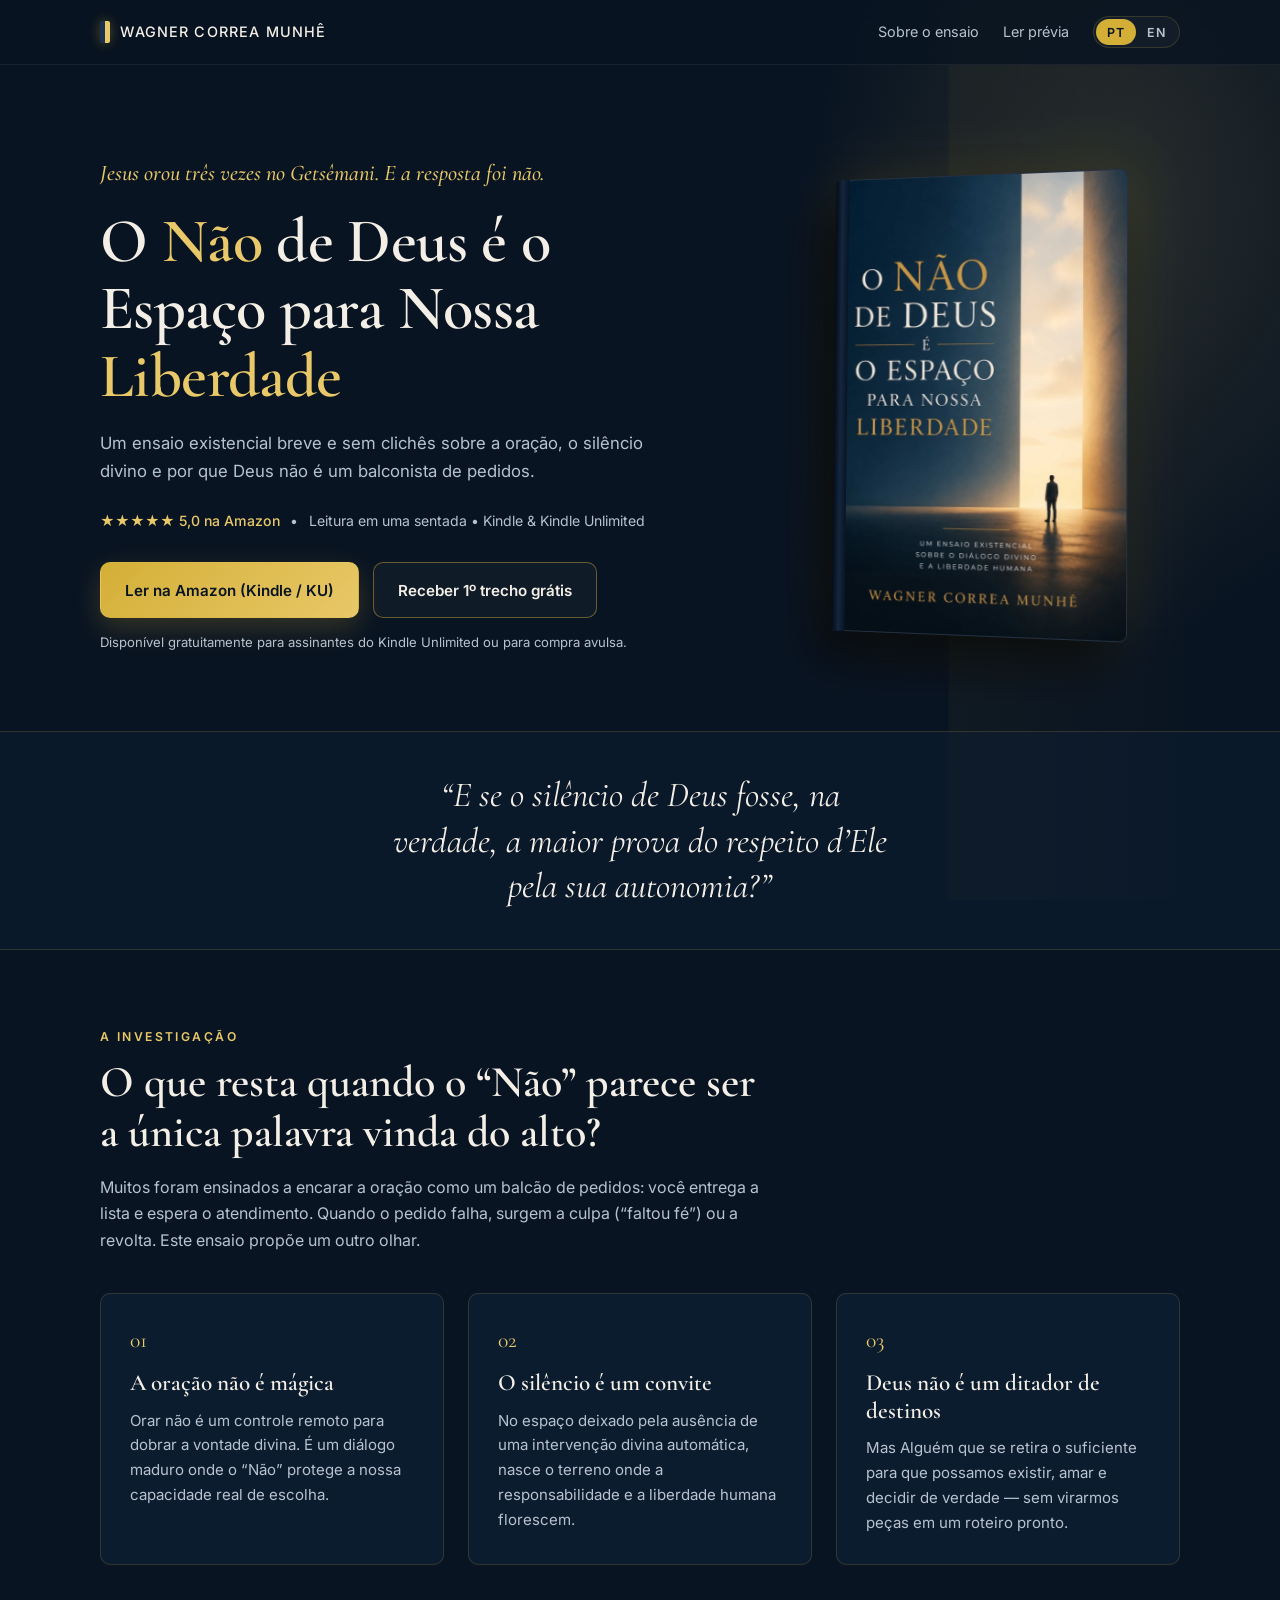
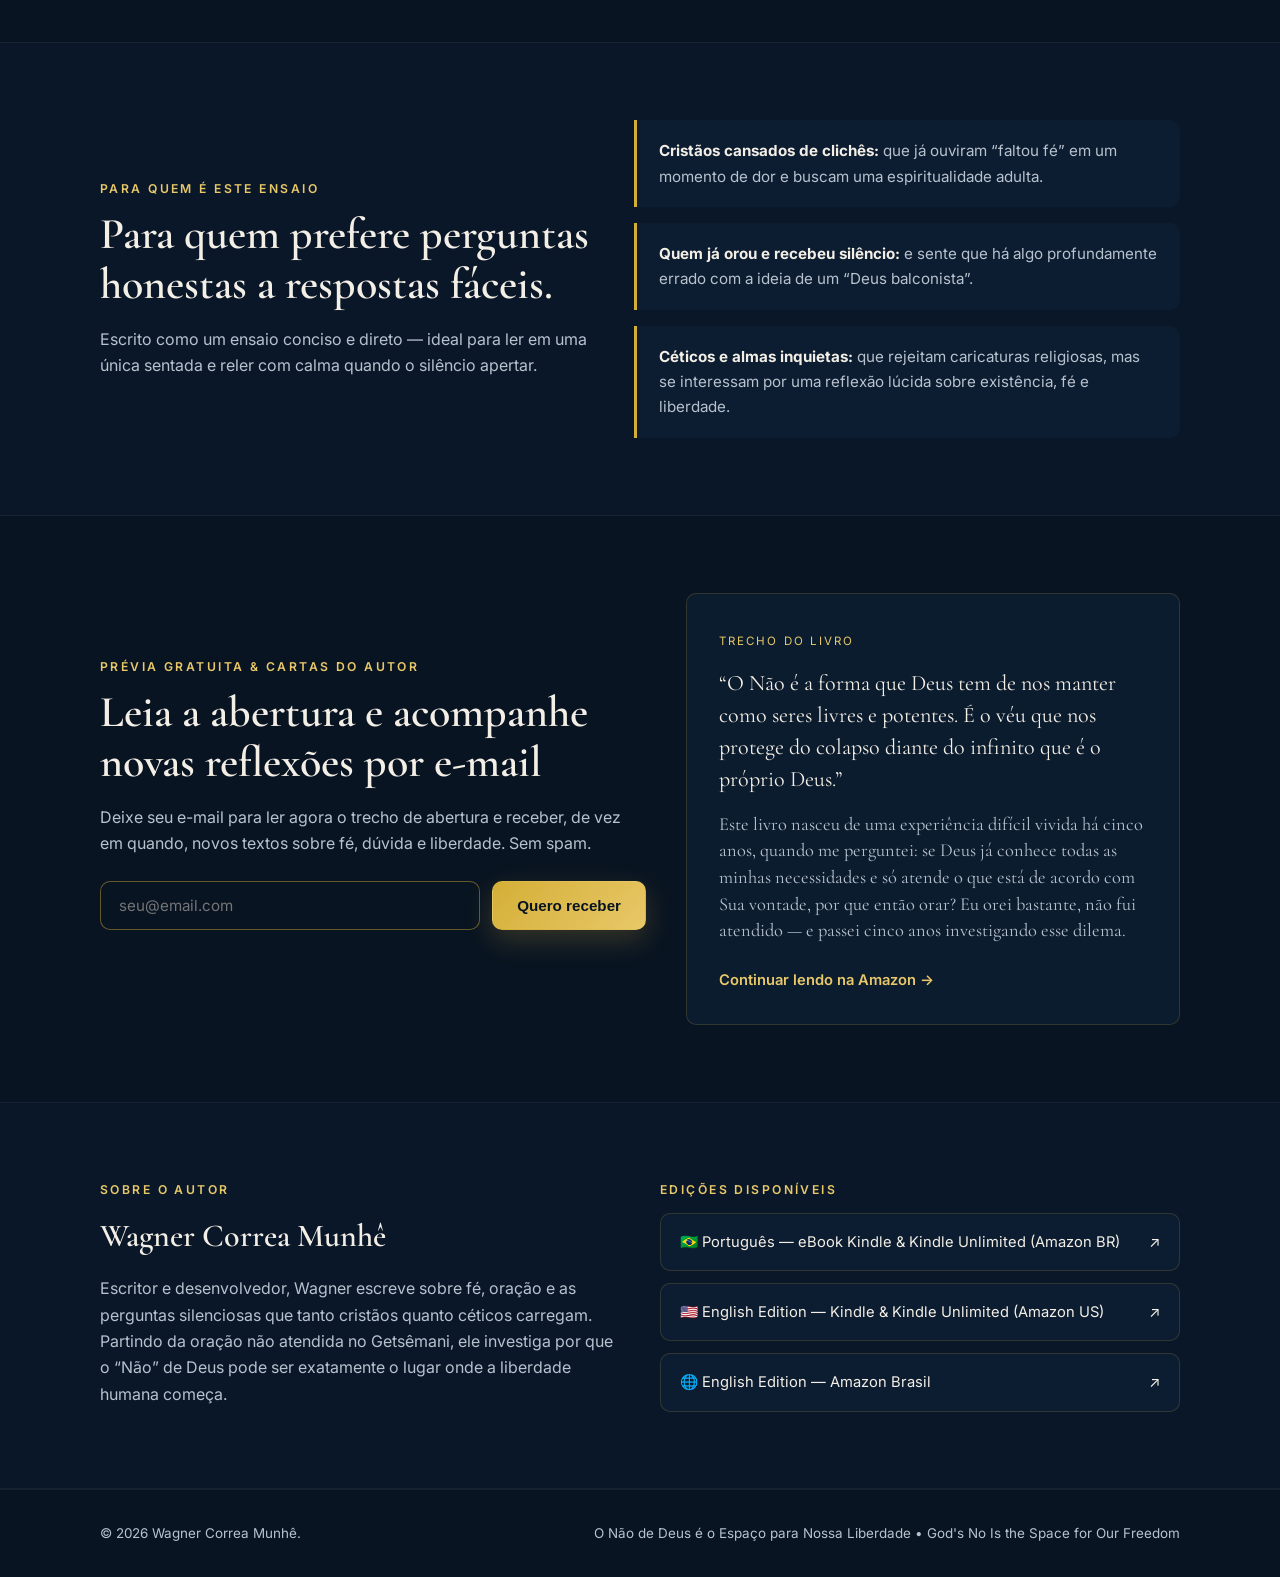
==== index.html @ 6dd49548 "Site do livro O Não de Deus Co-Authored-By: Claude Opus 5.5 <noreply@anthropic.com> Claude-Session: " ====
<!DOCTYPE html>
<html lang="pt-BR">
<head>
  <meta charset="UTF-8" />
  <meta name="viewport" content="width=device-width, initial-scale=1.0" />
  <title>O Não de Deus é o Espaço para Nossa Liberdade — Wagner Correa Munhê</title>
  <meta name="description" content="Jesus orou três vezes no Getsêmani. E a resposta foi não. Um ensaio existencial breve sobre o verdadeiro sentido da oração, o silêncio de Deus e a liberdade humana." />

  <!-- Open Graph / Social -->
  <meta property="og:type" content="book" />
  <meta property="og:title" content="O Não de Deus é o Espaço para Nossa Liberdade" />
  <meta property="og:description" content="Jesus orou três vezes no Getsêmani. E a resposta foi não. Um ensaio existencial sobre o diálogo divino e a liberdade humana." />

  <!-- Google Fonts: Cormorant Garamond (editorial serif) + Inter (clean sans) -->
  <link rel="preconnect" href="https://fonts.googleapis.com" />
  <link rel="preconnect" href="https://fonts.gstatic.com" crossorigin />
  <link href="https://fonts.googleapis.com/css2?family=Cormorant+Garamond:ital,wght@0,400;0,500;0,600;0,700;1,400;1,500&family=Inter:wght@300;400;500;600&display=swap" rel="stylesheet" />

  <link rel="stylesheet" href="styles.css" />
</head>
<body>
  <!-- Subtle ambient light split echoing the book cover -->
  <div class="ambient-threshold" aria-hidden="true"></div>

  <!-- Navigation -->
  <header class="site-header">
    <div class="container header-inner">
      <a href="#topo" class="brand" aria-label="Início">
        <span class="brand-mark"></span>
        <span class="brand-text">Wagner Correa Munhê</span>
      </a>

      <nav class="nav-actions" aria-label="Navegação principal">
        <a href="#tese" class="nav-link" data-i18n="nav_about">Sobre o ensaio</a>
        <a href="#amostra" class="nav-link" data-i18n="nav_sample">Ler prévia</a>
        <div class="lang-switch" role="group" aria-label="Selecionar idioma">
          <button type="button" class="lang-btn active" data-lang="pt" aria-pressed="true">PT</button>
          <button type="button" class="lang-btn" data-lang="en" aria-pressed="false">EN</button>
        </div>
      </nav>
    </div>
  </header>

  <main id="topo">
    <!-- Hero -->
    <section class="hero">
      <div class="container hero-grid">
        <div class="hero-copy">
          <p class="eyebrow" data-i18n="hero_eyebrow">
            Jesus orou três vezes no Getsêmani. E a resposta foi não.
          </p>

          <h1 class="hero-title" data-i18n-html="hero_title">
            O <span class="gold">Não</span> de Deus é o Espaço para Nossa <span class="gold">Liberdade</span>
          </h1>

          <p class="hero-subtitle" data-i18n="hero_subtitle">
            Um ensaio existencial breve e sem clichês sobre a oração, o silêncio divino e por que Deus não é um balconista de pedidos.
          </p>

          <div class="hero-meta">
            <span class="rating-pill" data-i18n="hero_rating">★★★★★ 5,0 na Amazon</span>
            <span class="meta-dot" aria-hidden="true">•</span>
            <span class="meta-note" data-i18n="hero_format">Leitura em uma sentada • Kindle &amp; Kindle Unlimited</span>
          </div>

          <div class="cta-row">
            <a
              id="primary-amazon-cta"
              href="https://www.amazon.com.br/dp/B0GZHS3YHK"
              target="_blank"
              rel="noopener noreferrer"
              class="btn btn-primary"
              data-i18n="cta_amazon"
            >
              Ler na Amazon (Kindle / KU)
            </a>
            <a href="#amostra" class="btn btn-ghost" data-i18n="cta_sample">
              Receber 1º trecho grátis
            </a>
          </div>

          <p class="ku-note" data-i18n="ku_note">
            Disponível gratuitamente para assinantes do Kindle Unlimited ou para compra avulsa.
          </p>
        </div>

        <!-- Real Book Cover (switches automatically between PT and EN) -->
        <div class="hero-visual">
          <div class="book-stage">
            <div class="book-3d">
              <div class="book-spine" aria-hidden="true"></div>
              <div class="book-cover">
                <img
                  id="book-cover-img"
                  src="assets/capa-pt.jpg"
                  alt="Capa do livro O Não de Deus é o Espaço para Nossa Liberdade — Wagner Correa Munhê"
                  width="640"
                  height="1000"
                />
              </div>
            </div>
          </div>
        </div>
      </div>
    </section>

    <!-- Provocation Quote Band -->
    <section class="quote-band">
      <div class="container quote-inner">
        <blockquote class="lead-quote" data-i18n="quote_text">
          “E se o silêncio de Deus fosse, na verdade, a maior prova do respeito d’Ele pela sua autonomia?”
        </blockquote>
      </div>
    </section>

    <!-- Three Pillars -->
    <section id="tese" class="section">
      <div class="container">
        <div class="section-header">
          <p class="section-kicker" data-i18n="pillars_kicker">A INVESTIGAÇÃO</p>
          <h2 class="section-title" data-i18n="pillars_title">
            O que resta quando o “Não” parece ser a única palavra vinda do alto?
          </h2>
          <p class="section-intro" data-i18n="pillars_intro">
            Muitos foram ensinados a encarar a oração como um balcão de pedidos: você entrega a lista e espera o atendimento. Quando o pedido falha, surgem a culpa (“faltou fé”) ou a revolta. Este ensaio propõe um outro olhar.
          </p>
        </div>

        <div class="cards-grid">
          <article class="card">
            <span class="card-num">01</span>
            <h3 data-i18n="card1_title">A oração não é mágica</h3>
            <p data-i18n="card1_body">
              Orar não é um controle remoto para dobrar a vontade divina. É um diálogo maduro onde o “Não” protege a nossa capacidade real de escolha.
            </p>
          </article>

          <article class="card">
            <span class="card-num">02</span>
            <h3 data-i18n="card2_title">O silêncio é um convite</h3>
            <p data-i18n="card2_body">
              No espaço deixado pela ausência de uma intervenção divina automática, nasce o terreno onde a responsabilidade e a liberdade humana florescem.
            </p>
          </article>

          <article class="card">
            <span class="card-num">03</span>
            <h3 data-i18n="card3_title">Deus não é um ditador de destinos</h3>
            <p data-i18n="card3_body">
              Mas Alguém que se retira o suficiente para que possamos existir, amar e decidir de verdade — sem virarmos peças em um roteiro pronto.
            </p>
          </article>
        </div>
      </div>
    </section>

    <!-- Who it's for -->
    <section class="section section-alt">
      <div class="container audience-grid">
        <div>
          <p class="section-kicker" data-i18n="for_kicker">PARA QUEM É ESTE ENSAIO</p>
          <h2 class="section-title" data-i18n="for_title">
            Para quem prefere perguntas honestas a respostas fáceis.
          </h2>
          <p class="section-intro" data-i18n="for_intro">
            Escrito como um ensaio conciso e direto — ideal para ler em uma única sentada e reler com calma quando o silêncio apertar.
          </p>
        </div>

        <ul class="audience-list">
          <li data-i18n-html="aud_1">
            <strong>Cristãos cansados de clichês:</strong> que já ouviram “faltou fé” em um momento de dor e buscam uma espiritualidade adulta.
          </li>
          <li data-i18n-html="aud_2">
            <strong>Quem já orou e recebeu silêncio:</strong> e sente que há algo profundamente errado com a ideia de um “Deus balconista”.
          </li>
          <li data-i18n-html="aud_3">
            <strong>Céticos e almas inquietas:</strong> que rejeitam caricaturas religiosas, mas se interessam por uma reflexão lúcida sobre existência, fé e liberdade.
          </li>
        </ul>
      </div>
    </section>

    <!-- Free Preview + Email Capture -->
    <section id="amostra" class="section">
      <div class="container sample-box">
        <div class="sample-copy">
          <p class="section-kicker" data-i18n="sample_kicker">PRÉVIA GRATUITA &amp; CARTAS DO AUTOR</p>
          <h2 class="section-title" data-i18n="sample_title">
            Leia a abertura e acompanhe novas reflexões por e-mail
          </h2>
          <p class="section-intro" data-i18n="sample_intro">
            Deixe seu e-mail para ler agora o trecho de abertura e receber, de vez em quando, novos textos sobre fé, dúvida e liberdade. Sem spam.
          </p>

          <!-- O envio é feito pelo script.js (FORM_ENDPOINT, Formspree). -->
          <form id="lead-form" class="lead-form" method="POST">
            <label for="email-input" class="sr-only" data-i18n="form_label">Seu melhor e-mail</label>
            <input
              id="email-input"
              name="email"
              type="email"
              required
              placeholder="seu@email.com"
              autocomplete="email"
            />
            <button type="submit" class="btn btn-primary" data-i18n="form_btn">
              Quero receber
            </button>
          </form>
          <p id="form-feedback" class="form-feedback" role="status" aria-live="polite"></p>
        </div>

        <div class="excerpt-card">
          <span class="excerpt-tag" data-i18n="excerpt_tag">TRECHO DE ABERTURA</span>
          <p class="excerpt-text" data-i18n="excerpt_p1">
            “Jesus orou três vezes no Getsêmani. E a resposta foi não.”
          </p>
          <p class="excerpt-text muted" data-i18n="excerpt_p2">
            Se até mesmo no momento mais decisivo da narrativa bíblica a oração não funcionou como um pedido atendido automaticamente no balcão, talvez o problema nunca tenha sido o silêncio de Deus — mas o que nos ensinaram a esperar dele.
          </p>
          <a
            id="secondary-amazon-cta"
            href="https://www.amazon.com.br/dp/B0GZHS3YHK"
            target="_blank"
            rel="noopener noreferrer"
            class="text-link"
            data-i18n="excerpt_cta"
          >
            Continuar lendo na Amazon →
          </a>
        </div>
      </div>
    </section>

    <!-- Author & Editions -->
    <section class="section section-alt">
      <div class="container author-grid">
        <div class="author-card">
          <p class="section-kicker" data-i18n="author_kicker">SOBRE O AUTOR</p>
          <h2 class="author-name">Wagner Correa Munhê</h2>
          <p class="author-bio" data-i18n="author_bio">
            Escritor e desenvolvedor, Wagner escreve sobre fé, oração e as perguntas silenciosas que tanto cristãos quanto céticos carregam. Partindo da oração não atendida no Getsêmani, ele investiga por que o “Não” de Deus pode ser exatamente o lugar onde a liberdade humana começa.
          </p>
        </div>

        <div class="editions-card">
          <p class="section-kicker" data-i18n="editions_kicker">EDIÇÕES DISPONÍVEIS</p>
          <ul class="edition-links">
            <li>
              <a href="https://www.amazon.com.br/dp/B0GZHS3YHK" target="_blank" rel="noopener noreferrer">
                <span>🇧🇷 Português — eBook Kindle &amp; Kindle Unlimited (Amazon BR)</span>
                <span aria-hidden="true">↗</span>
              </a>
            </li>
            <li>
              <a href="https://www.amazon.com/dp/B0HS8GGMML" target="_blank" rel="noopener noreferrer">
                <span>🇺🇸 English Edition — Kindle &amp; Kindle Unlimited (Amazon US)</span>
                <span aria-hidden="true">↗</span>
              </a>
            </li>
            <li>
              <a href="https://www.amazon.com.br/dp/B0HS8GGMML" target="_blank" rel="noopener noreferrer">
                <span>🌐 English Edition — Amazon Brasil</span>
                <span aria-hidden="true">↗</span>
              </a>
            </li>
          </ul>
        </div>
      </div>
    </section>
  </main>

  <footer class="site-footer">
    <div class="container footer-inner">
      <p>© <span id="year"></span> Wagner Correa Munhê.</p>
      <p class="footer-note" data-i18n="footer_note">
        O Não de Deus é o Espaço para Nossa Liberdade • God's No Is the Space for Our Freedom
      </p>
    </div>
  </footer>

  <script src="script.js"></script>
</body>
</html>
---- styles.css ----
:root {
  --bg-deep: #091422;
  --bg-surface: #0f2035;
  --bg-card: rgba(15, 32, 53, 0.72);
  --border-subtle: rgba(212, 175, 55, 0.18);
  --border-strong: rgba(212, 175, 55, 0.45);
  --gold: #d4af37;
  --gold-bright: #e8c868;
  --ink: #f4efe6;
  --ink-muted: #b8c2cf;
  --font-serif: "Cormorant Garamond", Georgia, "Times New Roman", serif;
  --font-sans: "Inter", -apple-system, BlinkMacSystemFont, "Segoe UI", sans-serif;
  --radius: 10px;
  --max-w: 1080px;
}

*,
*::before,
*::after {
  box-sizing: border-box;
}

html {
  scroll-behavior: smooth;
}

body {
  margin: 0;
  background-color: var(--bg-deep);
  color: var(--ink);
  font-family: var(--font-sans);
  font-weight: 400;
  line-height: 1.65;
  -webkit-font-smoothing: antialiased;
  position: relative;
  overflow-x: hidden;
}

/* Subtle vertical warm threshold glow on the right side (echoing the cover) */
.ambient-threshold {
  position: fixed;
  inset: 0;
  pointer-events: none;
  z-index: 0;
  background:
    radial-gradient(ellipse 36% 70% at 88% 22%, rgba(232, 200, 104, 0.13), transparent 70%),
    linear-gradient(90deg, transparent 74%, rgba(212, 175, 55, 0.04) 74.2%, transparent 96%);
}

main,
header,
footer {
  position: relative;
  z-index: 1;
}

.container {
  width: min(100% - 2.5rem, var(--max-w));
  margin-inline: auto;
}

.gold {
  color: var(--gold-bright);
}

.sr-only {
  position: absolute;
  width: 1px;
  height: 1px;
  overflow: hidden;
  clip: rect(0 0 0 0);
  white-space: nowrap;
}

/* Header */
.site-header {
  position: sticky;
  top: 0;
  z-index: 20;
  backdrop-filter: blur(12px);
  background: rgba(9, 20, 34, 0.82);
  border-bottom: 1px solid rgba(255, 255, 255, 0.06);
}

.header-inner {
  display: flex;
  align-items: center;
  justify-content: space-between;
  padding-block: 1rem;
  gap: 1rem;
}

.brand {
  display: inline-flex;
  align-items: center;
  gap: 0.65rem;
  text-decoration: none;
  color: var(--ink);
  font-size: 0.9rem;
  letter-spacing: 0.08em;
  text-transform: uppercase;
  font-weight: 500;
}

.brand-mark {
  width: 10px;
  height: 22px;
  border-radius: 2px;
  background: linear-gradient(90deg, #1b314d 50%, var(--gold-bright) 50%);
  box-shadow: 0 0 12px rgba(212, 175, 55, 0.35);
}

.nav-actions {
  display: flex;
  align-items: center;
  gap: 1.5rem;
}

.nav-link {
  color: var(--ink-muted);
  text-decoration: none;
  font-size: 0.9rem;
  transition: color 0.2s ease;
}

.nav-link:hover {
  color: var(--gold-bright);
}

.lang-switch {
  display: inline-flex;
  border: 1px solid var(--border-subtle);
  border-radius: 999px;
  padding: 2px;
  background: rgba(255, 255, 255, 0.03);
}

.lang-btn {
  border: none;
  background: transparent;
  color: var(--ink-muted);
  font-family: var(--font-sans);
  font-size: 0.78rem;
  font-weight: 600;
  letter-spacing: 0.06em;
  padding: 0.35rem 0.7rem;
  border-radius: 999px;
  cursor: pointer;
  transition: all 0.2s ease;
}

.lang-btn.active {
  background: var(--gold);
  color: var(--bg-deep);
}

/* Hero */
.hero {
  padding-block: clamp(3.5rem, 7vw, 6rem) clamp(3rem, 6vw, 5rem);
}

.hero-grid {
  display: grid;
  grid-template-columns: 1.2fr 0.8fr;
  align-items: center;
  gap: clamp(2.5rem, 5vw, 4.5rem);
}

.eyebrow {
  margin: 0 0 1rem;
  color: var(--gold-bright);
  font-family: var(--font-serif);
  font-style: italic;
  font-size: clamp(1.15rem, 2vw, 1.4rem);
  font-weight: 500;
}

.hero-title {
  margin: 0 0 1.25rem;
  font-family: var(--font-serif);
  font-size: clamp(2.4rem, 5vw, 3.9rem);
  line-height: 1.08;
  font-weight: 600;
  letter-spacing: -0.01em;
}

.hero-subtitle {
  margin: 0 0 1.5rem;
  color: var(--ink-muted);
  font-size: 1.05rem;
  max-width: 54ch;
}

.hero-meta {
  display: flex;
  flex-wrap: wrap;
  align-items: center;
  gap: 0.65rem;
  margin-bottom: 1.85rem;
  font-size: 0.88rem;
  color: var(--ink-muted);
}

.rating-pill {
  color: var(--gold-bright);
  font-weight: 500;
}

.cta-row {
  display: flex;
  flex-wrap: wrap;
  gap: 0.9rem;
}

.btn {
  display: inline-flex;
  align-items: center;
  justify-content: center;
  padding: 0.9rem 1.5rem;
  border-radius: var(--radius);
  font-size: 0.95rem;
  font-weight: 600;
  text-decoration: none;
  cursor: pointer;
  border: 1px solid transparent;
  transition: transform 0.18s ease, background-color 0.18s ease, border-color 0.18s ease;
}

.btn:hover {
  transform: translateY(-2px);
}

.btn-primary {
  background: linear-gradient(135deg, var(--gold) 0%, var(--gold-bright) 100%);
  color: var(--bg-deep);
  box-shadow: 0 10px 28px rgba(212, 175, 55, 0.22);
}

.btn-primary:hover {
  filter: brightness(1.06);
}

.btn-ghost {
  background: rgba(255, 255, 255, 0.03);
  color: var(--ink);
  border-color: var(--border-strong);
}

.btn-ghost:hover {
  border-color: var(--gold-bright);
  background: rgba(212, 175, 55, 0.08);
}

.ku-note {
  margin: 0.9rem 0 0;
  font-size: 0.82rem;
  color: var(--ink-muted);
}

/* Stylized CSS Book Cover */
.book-stage {
  display: flex;
  justify-content: center;
  perspective: 1200px;
}

.book-3d {
  position: relative;
  width: min(300px, 82vw);
  aspect-ratio: 1 / 1.54;
  transform: rotateY(-12deg) rotateX(2deg);
  transition: transform 0.45s ease;
  box-shadow:
    -18px 26px 48px rgba(0, 0, 0, 0.65),
    0 0 60px rgba(212, 175, 55, 0.16);
  border-radius: 3px 8px 8px 3px;
}

.book-3d:hover {
  transform: rotateY(-4deg) rotateX(0deg);
}

.book-spine {
  position: absolute;
  left: 0;
  top: 0;
  bottom: 0;
  width: 14px;
  background: linear-gradient(90deg, #050b14, #14263f, #091422);
  border-radius: 3px 0 0 3px;
  z-index: 2;
}

.book-cover {
  position: relative;
  width: 100%;
  height: 100%;
  border-radius: 3px 8px 8px 3px;
  overflow: hidden;
  background: #0b192c;
  border: 1px solid rgba(255, 255, 255, 0.1);
}

.book-cover img {
  display: block;
  width: 100%;
  height: 100%;
  object-fit: cover;
}

/* Quote Band */
.quote-band {
  border-block: 1px solid var(--border-subtle);
  background: rgba(15, 32, 53, 0.45);
  padding-block: 2.5rem;
}

.quote-inner {
  text-align: center;
}

.lead-quote {
  margin: 0 auto;
  max-width: 34ch;
  font-family: var(--font-serif);
  font-style: italic;
  font-size: clamp(1.5rem, 3vw, 2.2rem);
  line-height: 1.3;
  color: var(--ink);
}

/* Sections */
.section {
  padding-block: clamp(3.5rem, 6vw, 5.5rem);
}

.section-alt {
  background: rgba(15, 32, 53, 0.36);
  border-block: 1px solid rgba(255, 255, 255, 0.05);
}

.section-header {
  max-width: 68ch;
  margin-bottom: 2.5rem;
}

.section-kicker {
  margin: 0 0 0.6rem;
  font-size: 0.76rem;
  letter-spacing: 0.2em;
  text-transform: uppercase;
  color: var(--gold-bright);
  font-weight: 600;
}

.section-title {
  margin: 0 0 1rem;
  font-family: var(--font-serif);
  font-size: clamp(1.9rem, 3.6vw, 2.75rem);
  line-height: 1.15;
  font-weight: 600;
}

.section-intro {
  margin: 0;
  color: var(--ink-muted);
  font-size: 1rem;
}

/* Cards */
.cards-grid {
  display: grid;
  grid-template-columns: repeat(3, 1fr);
  gap: 1.5rem;
}

.card {
  background: var(--bg-card);
  border: 1px solid var(--border-subtle);
  border-radius: var(--radius);
  padding: 1.8rem;
  transition: border-color 0.25s ease, transform 0.25s ease;
}

.card:hover {
  border-color: var(--border-strong);
  transform: translateY(-3px);
}

.card-num {
  display: inline-block;
  font-family: var(--font-serif);
  font-size: 1.35rem;
  color: var(--gold-bright);
  margin-bottom: 0.75rem;
}

.card h3 {
  margin: 0 0 0.65rem;
  font-family: var(--font-serif);
  font-size: 1.45rem;
  font-weight: 600;
  line-height: 1.2;
}

.card p {
  margin: 0;
  color: var(--ink-muted);
  font-size: 0.94rem;
}

/* Audience */
.audience-grid {
  display: grid;
  grid-template-columns: 0.95fr 1.05fr;
  gap: 2.5rem;
  align-items: center;
}

.audience-list {
  list-style: none;
  margin: 0;
  padding: 0;
  display: grid;
  gap: 1rem;
}

.audience-list li {
  background: var(--bg-card);
  border-left: 3px solid var(--gold);
  border-radius: 0 var(--radius) var(--radius) 0;
  padding: 1.15rem 1.35rem;
  color: var(--ink-muted);
  font-size: 0.95rem;
}

.audience-list strong {
  color: var(--ink);
}

/* Sample & Lead Form */
.sample-box {
  display: grid;
  grid-template-columns: 1.05fr 0.95fr;
  gap: 2.5rem;
  align-items: center;
}

.lead-form {
  margin-top: 1.5rem;
  display: flex;
  flex-wrap: wrap;
  gap: 0.75rem;
}

.lead-form input {
  flex: 1 1 240px;
  padding: 0.9rem 1.1rem;
  border-radius: var(--radius);
  border: 1px solid var(--border-strong);
  background: rgba(9, 20, 34, 0.85);
  color: var(--ink);
  font-family: var(--font-sans);
  font-size: 0.95rem;
}

.lead-form input:focus {
  outline: none;
  border-color: var(--gold-bright);
}

.form-feedback {
  margin: 0.75rem 0 0;
  font-size: 0.88rem;
  color: var(--gold-bright);
  min-height: 1.3em;
}

.excerpt-card {
  background: var(--bg-card);
  border: 1px solid var(--border-subtle);
  border-radius: var(--radius);
  padding: 2rem;
}

.excerpt-tag {
  display: inline-block;
  font-size: 0.72rem;
  letter-spacing: 0.18em;
  color: var(--gold-bright);
  margin-bottom: 1rem;
}

.excerpt-text {
  margin: 0 0 1rem;
  font-family: var(--font-serif);
  font-size: 1.38rem;
  line-height: 1.45;
  color: var(--ink);
}

.excerpt-text.muted {
  font-size: 1.15rem;
  color: var(--ink-muted);
}

.text-link {
  display: inline-block;
  margin-top: 0.5rem;
  color: var(--gold-bright);
  text-decoration: none;
  font-size: 0.92rem;
  font-weight: 600;
}

.text-link:hover {
  text-decoration: underline;
}

/* Author & Editions */
.author-grid {
  display: grid;
  grid-template-columns: 1fr 1fr;
  gap: 2.5rem;
  align-items: start;
}

.author-name {
  margin: 0 0 0.8rem;
  font-family: var(--font-serif);
  font-size: 2rem;
  font-weight: 600;
}

.author-bio {
  margin: 0;
  color: var(--ink-muted);
}

.edition-links {
  list-style: none;
  margin: 0.8rem 0 0;
  padding: 0;
  display: grid;
  gap: 0.75rem;
}

.edition-links a {
  display: flex;
  align-items: center;
  justify-content: space-between;
  gap: 1rem;
  padding: 1rem 1.2rem;
  background: var(--bg-card);
  border: 1px solid var(--border-subtle);
  border-radius: var(--radius);
  color: var(--ink);
  text-decoration: none;
  font-size: 0.92rem;
  transition: border-color 0.2s ease, transform 0.2s ease;
}

.edition-links a:hover {
  border-color: var(--gold-bright);
  transform: translateX(3px);
}

/* Footer */
.site-footer {
  padding-block: 2rem;
  border-top: 1px solid rgba(255, 255, 255, 0.06);
  font-size: 0.84rem;
  color: var(--ink-muted);
}

.footer-inner {
  display: flex;
  flex-wrap: wrap;
  justify-content: space-between;
  gap: 0.75rem;
}

.footer-inner p {
  margin: 0;
}

/* Responsive */
@media (max-width: 860px) {
  .hero-grid,
  .cards-grid,
  .audience-grid,
  .sample-box,
  .author-grid {
    grid-template-columns: 1fr;
  }

  .hero-visual {
    order: -1;
  }

  .nav-link {
    display: none;
  }
}
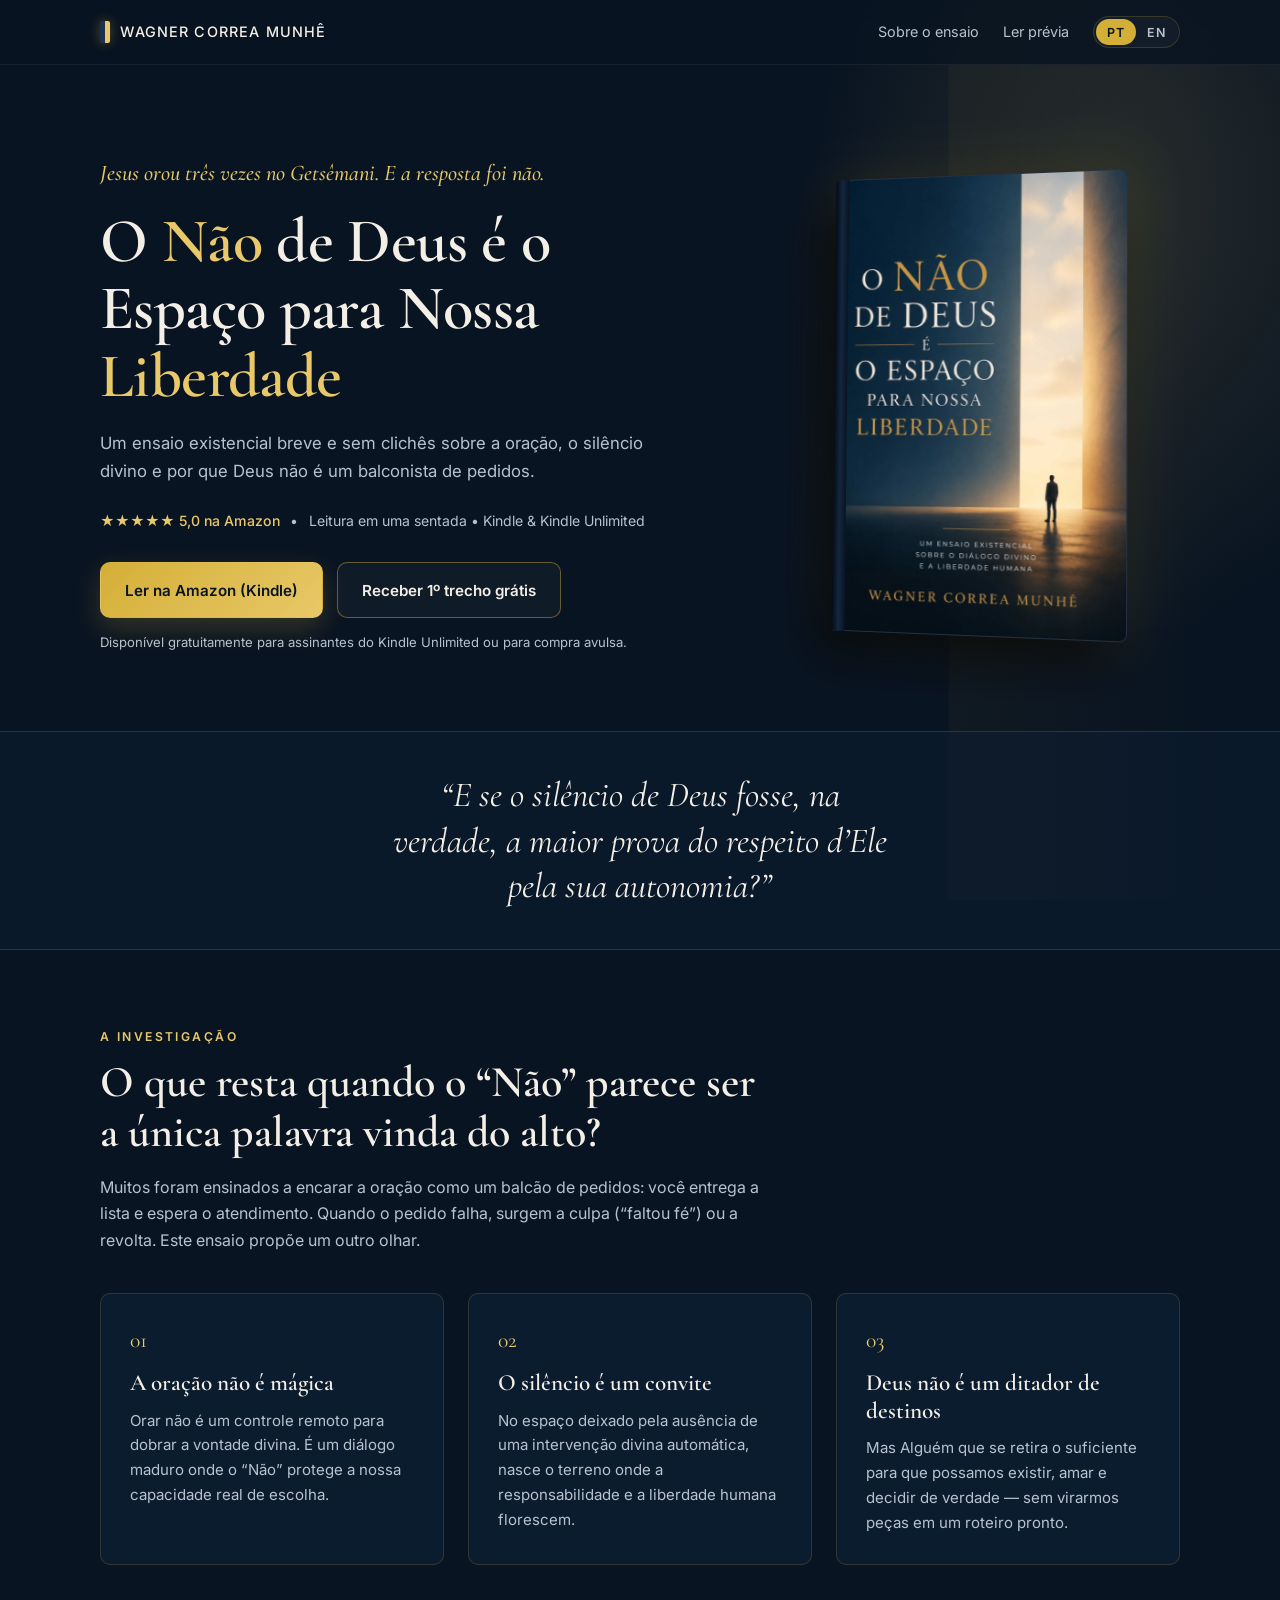
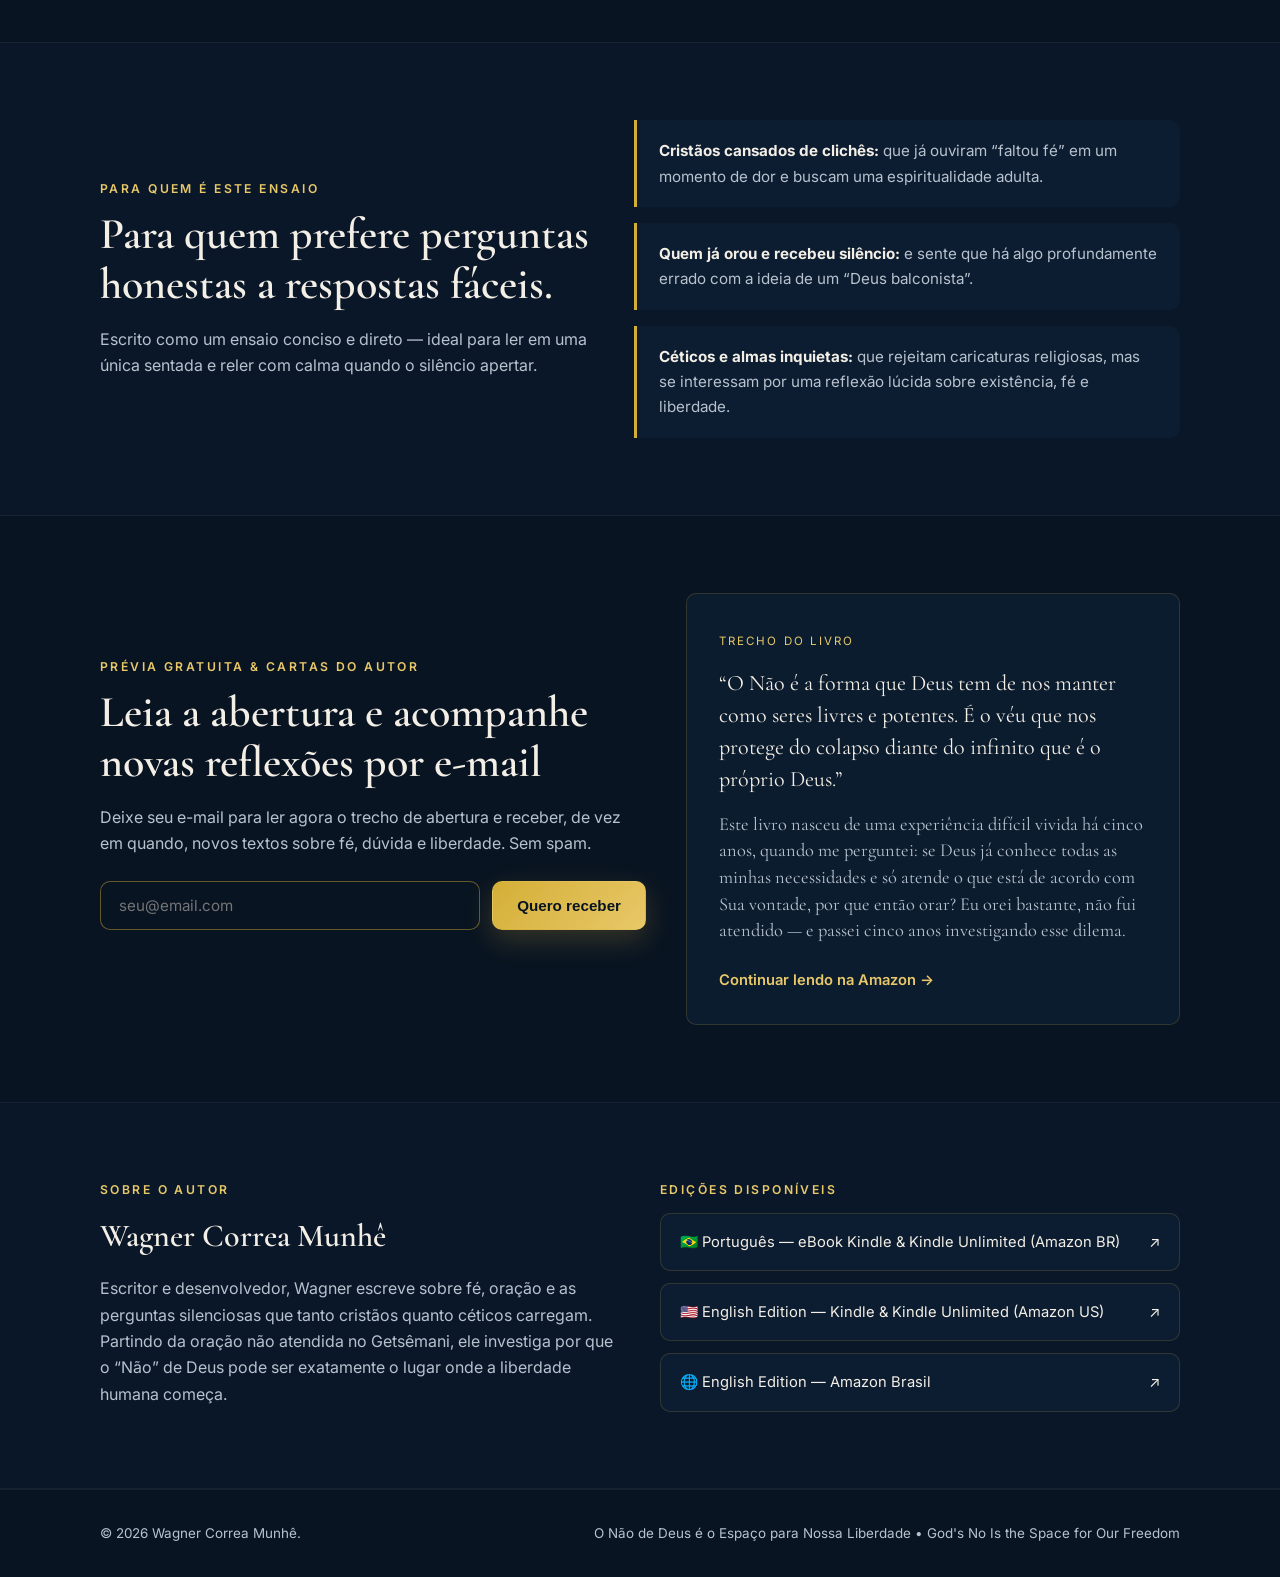
==== commit 7abbcae8: "Tira KU do botão da Amazon Co-Authored-By: Claude Opus 5.5 <noreply@anthropic.com> Claude-Session: h" ====
--- a/index.html
+++ b/index.html
@@ -73,7 +73,7 @@
               class="btn btn-primary"
               data-i18n="cta_amazon"
             >
-              Ler na Amazon (Kindle / KU)
+              Ler na Amazon (Kindle)
             </a>
             <a href="#amostra" class="btn btn-ghost" data-i18n="cta_sample">
               Receber 1º trecho grátis
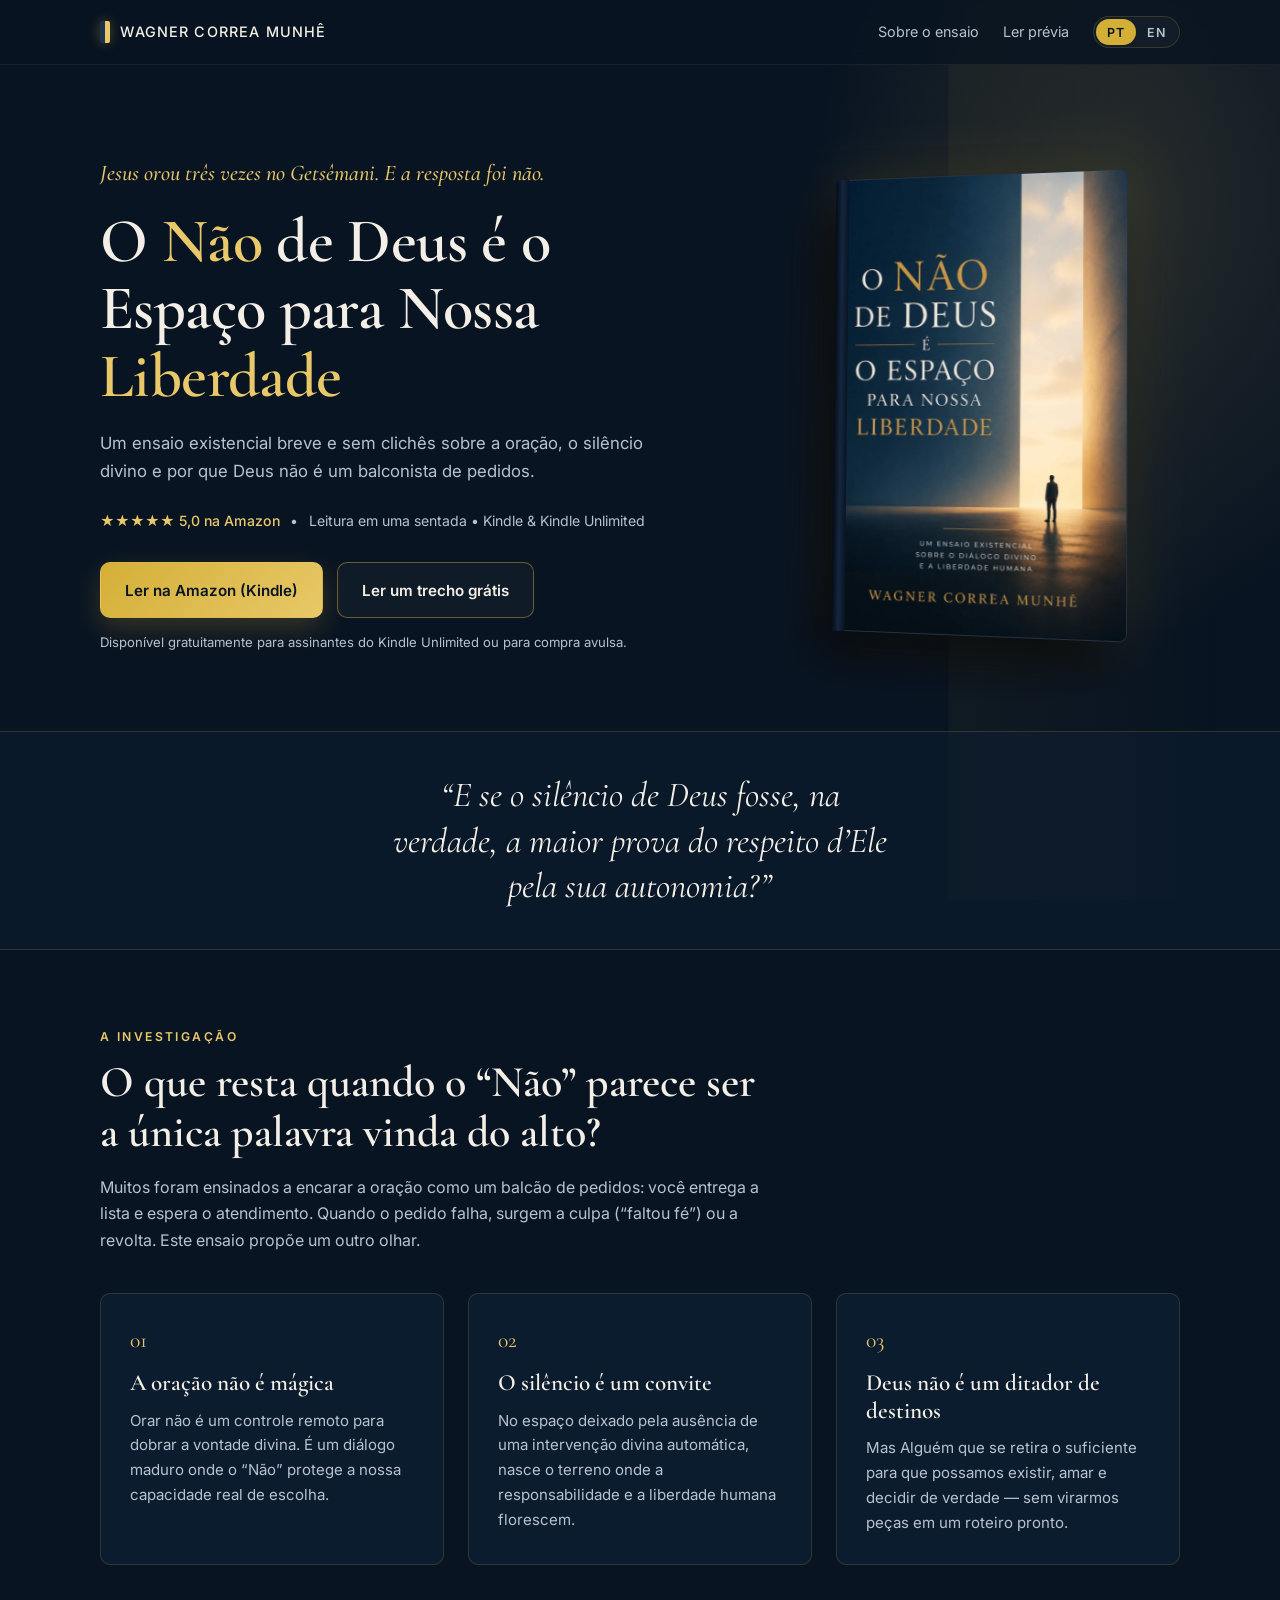
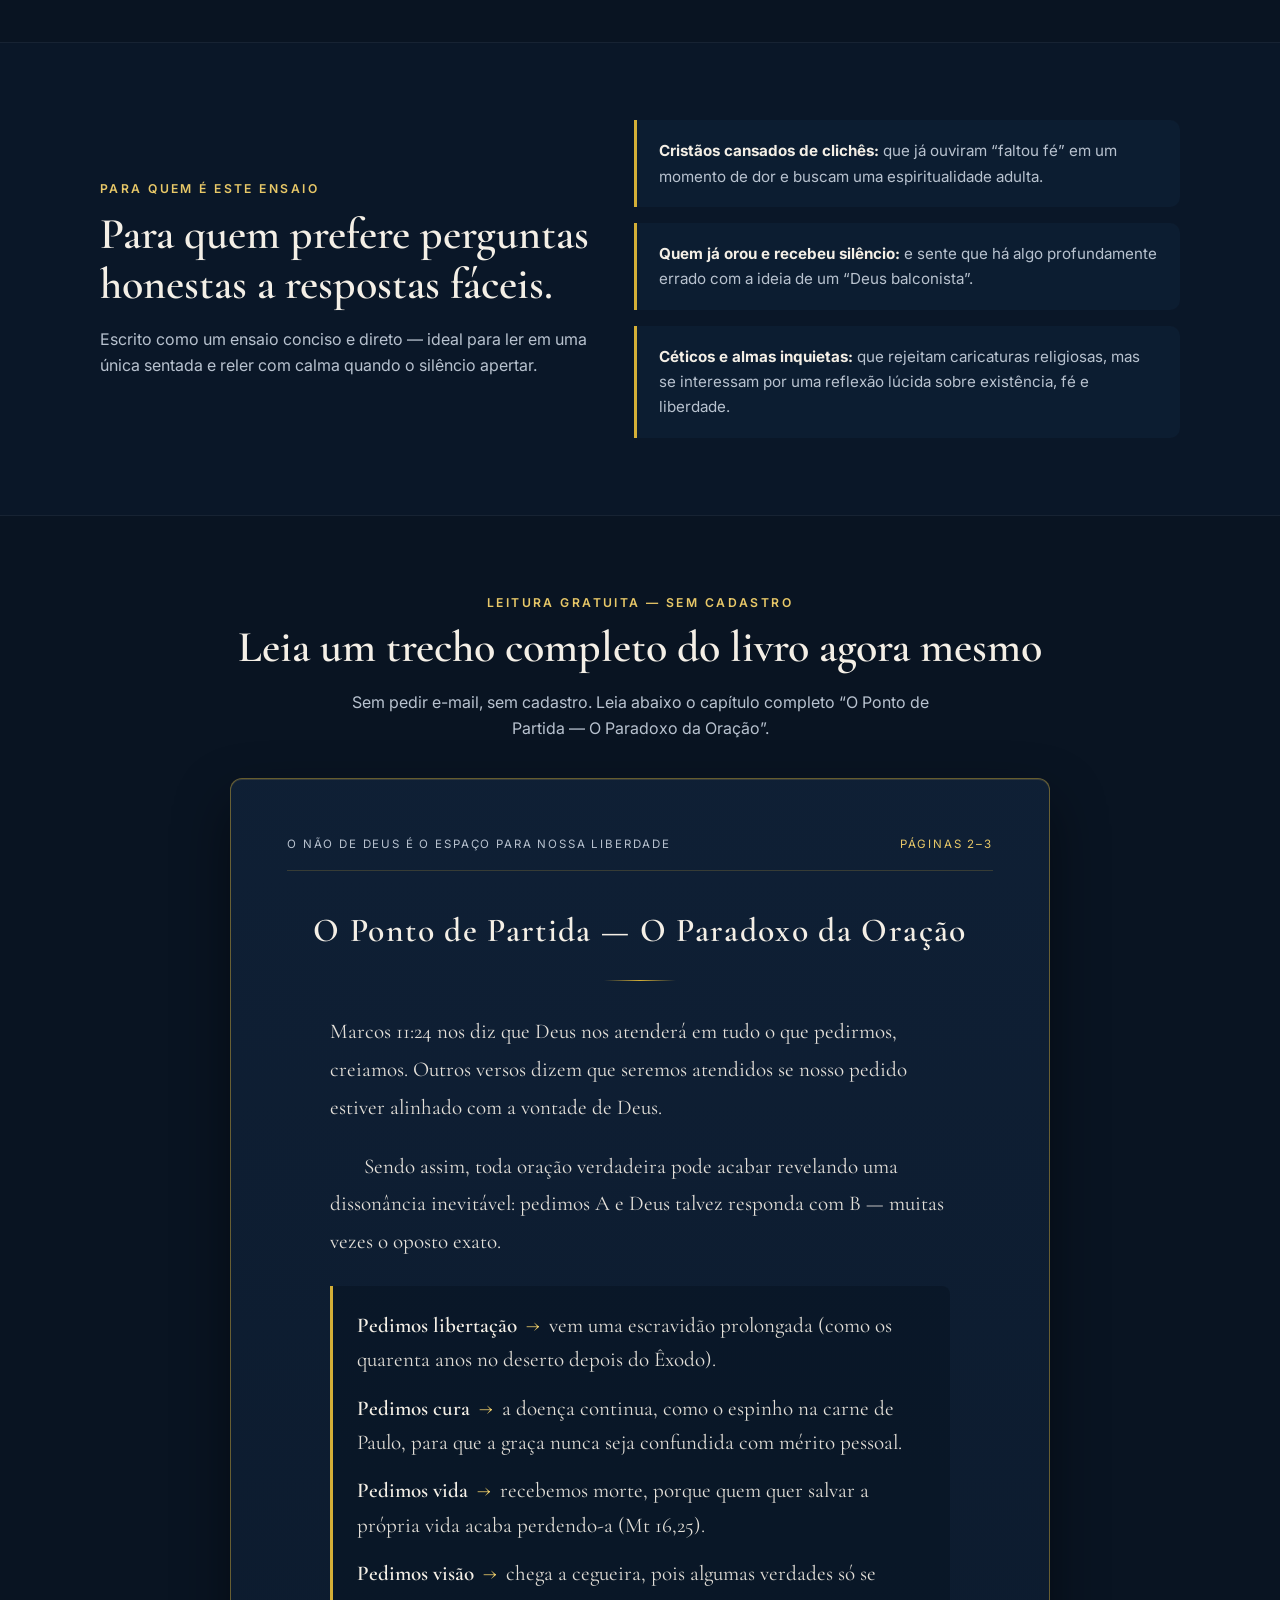
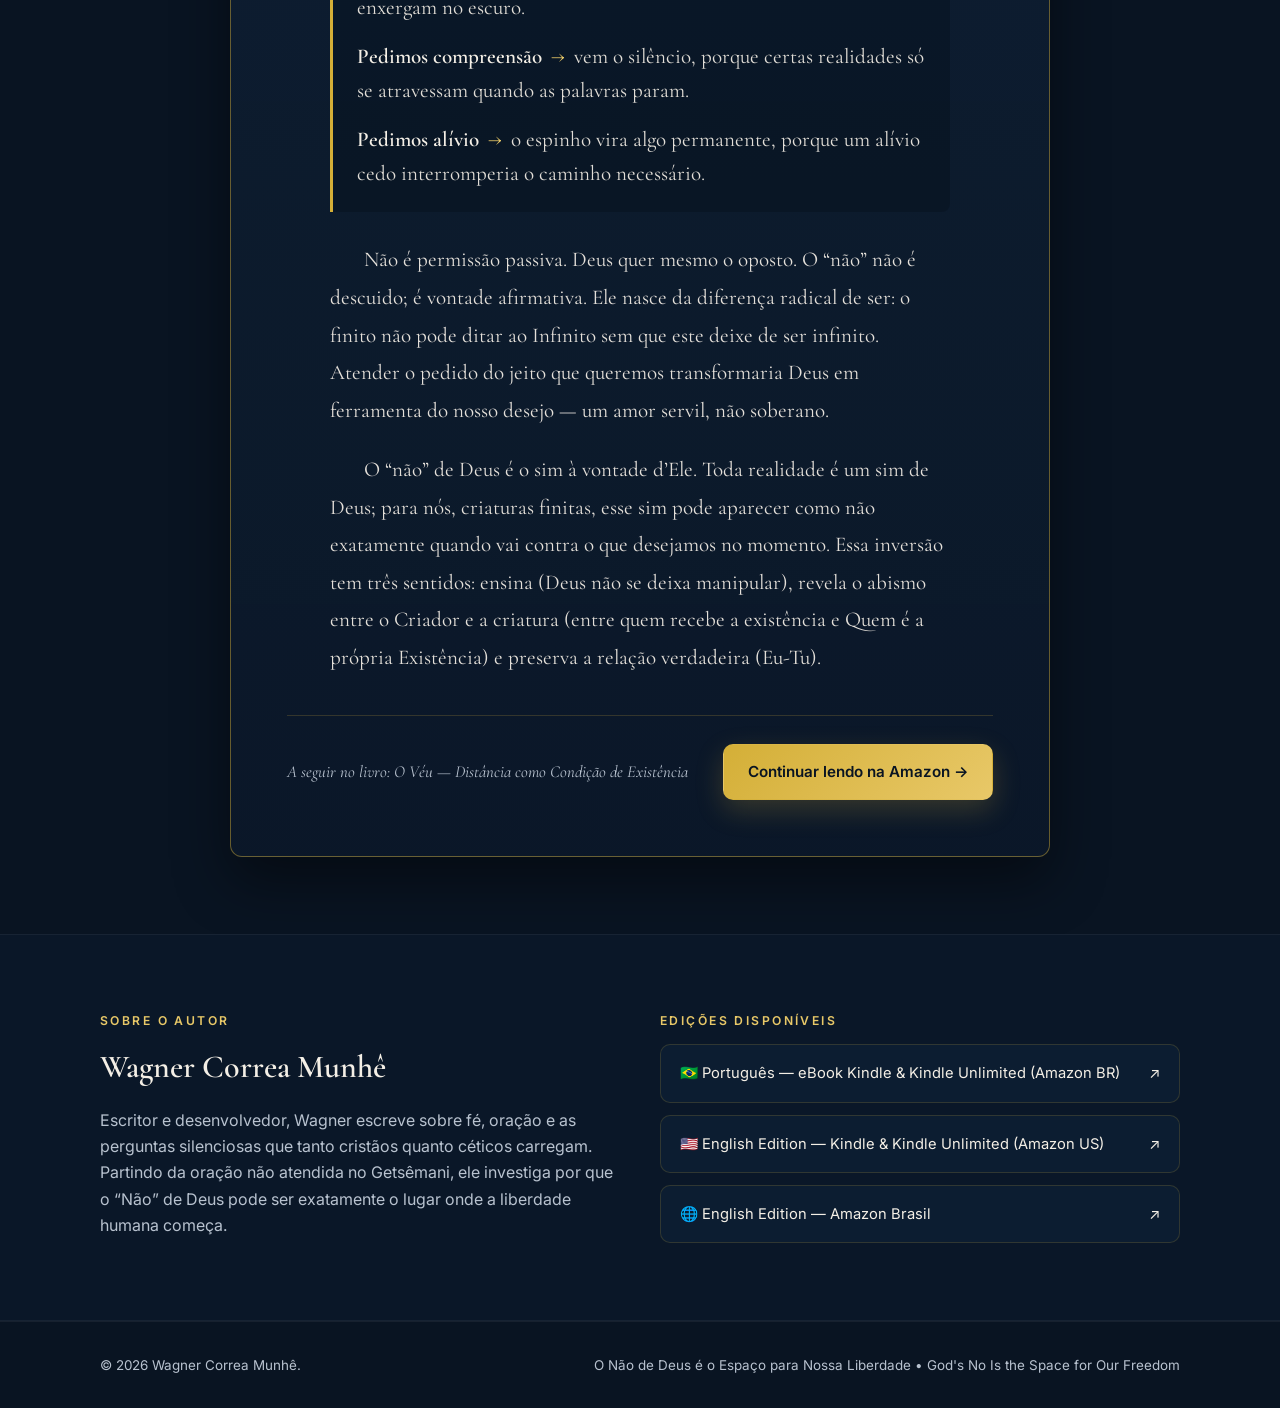
==== commit 8b357b5e: "Substitui coleta de email pelo capitulo O Paradoxo da Oracao e atualiza botoes" ====
--- a/index.html
+++ b/index.html
@@ -16,7 +16,7 @@
   <link rel="preconnect" href="https://fonts.gstatic.com" crossorigin />
   <link href="https://fonts.googleapis.com/css2?family=Cormorant+Garamond:ital,wght@0,400;0,500;0,600;0,700;1,400;1,500&family=Inter:wght@300;400;500;600&display=swap" rel="stylesheet" />
 
-  <link rel="stylesheet" href="styles.css" />
+  <link rel="stylesheet" href="styles.css?v=2" />
 </head>
 <body>
   <!-- Subtle ambient light split echoing the book cover -->
@@ -76,7 +76,7 @@
               Ler na Amazon (Kindle)
             </a>
             <a href="#amostra" class="btn btn-ghost" data-i18n="cta_sample">
-              Receber 1º trecho grátis
+              Ler um trecho grátis
             </a>
           </div>
 
@@ -182,55 +182,70 @@
       </div>
     </section>
 
-    <!-- Free Preview + Email Capture -->
+    <!-- Free Reading Chapter (No Email Required) -->
     <section id="amostra" class="section">
-      <div class="container sample-box">
-        <div class="sample-copy">
-          <p class="section-kicker" data-i18n="sample_kicker">PRÉVIA GRATUITA &amp; CARTAS DO AUTOR</p>
+      <div class="container reading-wrapper">
+        <div class="reading-header">
+          <p class="section-kicker" data-i18n="sample_kicker">LEITURA GRATUITA — SEM CADASTRO</p>
           <h2 class="section-title" data-i18n="sample_title">
-            Leia a abertura e acompanhe novas reflexões por e-mail
+            Leia um trecho completo do livro agora mesmo
           </h2>
           <p class="section-intro" data-i18n="sample_intro">
-            Deixe seu e-mail para ler agora o trecho de abertura e receber, de vez em quando, novos textos sobre fé, dúvida e liberdade. Sem spam.
-          </p>
-
-          <!-- O envio é feito pelo script.js (FORM_ENDPOINT, Formspree). -->
-          <form id="lead-form" class="lead-form" method="POST">
-            <label for="email-input" class="sr-only" data-i18n="form_label">Seu melhor e-mail</label>
-            <input
-              id="email-input"
-              name="email"
-              type="email"
-              required
-              placeholder="seu@email.com"
-              autocomplete="email"
-            />
-            <button type="submit" class="btn btn-primary" data-i18n="form_btn">
-              Quero receber
-            </button>
-          </form>
-          <p id="form-feedback" class="form-feedback" role="status" aria-live="polite"></p>
-        </div>
-
-        <div class="excerpt-card">
-          <span class="excerpt-tag" data-i18n="excerpt_tag">TRECHO DE ABERTURA</span>
-          <p class="excerpt-text" data-i18n="excerpt_p1">
-            “Jesus orou três vezes no Getsêmani. E a resposta foi não.”
-          </p>
-          <p class="excerpt-text muted" data-i18n="excerpt_p2">
-            Se até mesmo no momento mais decisivo da narrativa bíblica a oração não funcionou como um pedido atendido automaticamente no balcão, talvez o problema nunca tenha sido o silêncio de Deus — mas o que nos ensinaram a esperar dele.
-          </p>
-          <a
-            id="secondary-amazon-cta"
-            href="https://www.amazon.com.br/dp/B0GZHS3YHK"
-            target="_blank"
-            rel="noopener noreferrer"
-            class="text-link"
-            data-i18n="excerpt_cta"
-          >
-            Continuar lendo na Amazon →
-          </a>
-        </div>
+            Sem pedir e-mail, sem cadastro. Leia abaixo o capítulo completo “O Ponto de Partida — O Paradoxo da Oração”.
+          </p>
+        </div>
+
+        <article class="book-page" aria-label="Trecho gratuito do livro">
+          <div class="book-page-top">
+            <span class="book-page-running" data-i18n="page_running">O NÃO DE DEUS É O ESPAÇO PARA NOSSA LIBERDADE</span>
+            <span class="book-page-num" data-i18n="page_num">Páginas 2–3</span>
+          </div>
+
+          <h3 class="book-chapter-title" data-i18n="page_chapter">
+            O Ponto de Partida — O Paradoxo da Oração
+          </h3>
+
+          <div class="book-rule" aria-hidden="true"></div>
+
+          <div class="book-prose" data-i18n-html="page_body">
+            <p>
+              Marcos 11:24 nos diz que Deus nos atenderá em tudo o que pedirmos, creiamos. Outros versos dizem que seremos atendidos se nosso pedido estiver alinhado com a vontade de Deus.
+            </p>
+            <p>
+              Sendo assim, toda oração verdadeira pode acabar revelando uma dissonância inevitável: pedimos A e Deus talvez responda com B — muitas vezes o oposto exato.
+            </p>
+            <ul class="paradox-list">
+              <li><strong>Pedimos libertação</strong> <span class="arrow">→</span> vem uma escravidão prolongada (como os quarenta anos no deserto depois do Êxodo).</li>
+              <li><strong>Pedimos cura</strong> <span class="arrow">→</span> a doença continua, como o espinho na carne de Paulo, para que a graça nunca seja confundida com mérito pessoal.</li>
+              <li><strong>Pedimos vida</strong> <span class="arrow">→</span> recebemos morte, porque quem quer salvar a própria vida acaba perdendo-a (Mt 16,25).</li>
+              <li><strong>Pedimos visão</strong> <span class="arrow">→</span> chega a cegueira, pois algumas verdades só se enxergam no escuro.</li>
+              <li><strong>Pedimos compreensão</strong> <span class="arrow">→</span> vem o silêncio, porque certas realidades só se atravessam quando as palavras param.</li>
+              <li><strong>Pedimos alívio</strong> <span class="arrow">→</span> o espinho vira algo permanente, porque um alívio cedo interromperia o caminho necessário.</li>
+            </ul>
+            <p>
+              Não é permissão passiva. Deus quer mesmo o oposto. O “não” não é descuido; é vontade afirmativa. Ele nasce da diferença radical de ser: o finito não pode ditar ao Infinito sem que este deixe de ser infinito. Atender o pedido do jeito que queremos transformaria Deus em ferramenta do nosso desejo — um amor servil, não soberano.
+            </p>
+            <p>
+              O “não” de Deus é o sim à vontade d’Ele. Toda realidade é um sim de Deus; para nós, criaturas finitas, esse sim pode aparecer como não exatamente quando vai contra o que desejamos no momento. Essa inversão tem três sentidos: ensina (Deus não se deixa manipular), revela o abismo entre o Criador e a criatura (entre quem recebe a existência e Quem é a própria Existência) e preserva a relação verdadeira (Eu-Tu).
+            </p>
+          </div>
+
+          <div class="book-page-footer">
+            <span class="next-chapter-hint" data-i18n="page_next_hint">
+              A seguir no livro: O Véu — Distância como Condição de Existência
+            </span>
+            <a
+              id="secondary-amazon-cta"
+              href="https://www.amazon.com.br/dp/B0GZHS3YHK"
+              target="_blank"
+              rel="noopener noreferrer"
+              class="btn btn-primary"
+              data-i18n="excerpt_cta"
+            >
+              Continuar lendo na Amazon →
+            </a>
+          </div>
+        </article>
       </div>
     </section>
 
@@ -281,6 +296,6 @@
     </div>
   </footer>
 
-  <script src="script.js"></script>
+  <script src="script.js?v=2"></script>
 </body>
 </html>
--- a/styles.css
+++ b/styles.css
@@ -438,83 +438,142 @@
   color: var(--ink);
 }
 
-/* Sample & Lead Form */
-.sample-box {
+/* Free Book Page Preview */
+.reading-wrapper {
+  max-width: 820px;
+}
+
+.reading-header {
+  text-align: center;
+  margin-bottom: 2.25rem;
+}
+
+.reading-header .section-intro {
+  max-width: 58ch;
+  margin-inline: auto;
+}
+
+.book-page {
+  background: linear-gradient(180deg, rgba(16, 33, 55, 0.92) 0%, rgba(11, 24, 41, 0.96) 100%);
+  border: 1px solid var(--border-strong);
+  border-radius: 12px;
+  padding: clamp(2rem, 5vw, 3.5rem);
+  box-shadow:
+    0 24px 56px rgba(0, 0, 0, 0.45),
+    inset 0 1px 0 rgba(232, 200, 104, 0.16);
+}
+
+.book-page-top {
+  display: flex;
+  align-items: center;
+  justify-content: space-between;
+  gap: 1rem;
+  padding-bottom: 1rem;
+  margin-bottom: 2rem;
+  border-bottom: 1px solid rgba(212, 175, 55, 0.2);
+  font-size: 0.72rem;
+  letter-spacing: 0.16em;
+  text-transform: uppercase;
+  color: var(--ink-muted);
+}
+
+.book-page-num {
+  color: var(--gold-bright);
+  white-space: nowrap;
+}
+
+.book-epigraph {
+  margin: 0 auto 1.8rem;
+  max-width: 44ch;
+  text-align: center;
+  font-family: var(--font-serif);
+  font-style: italic;
+  font-size: clamp(1.22rem, 2.2vw, 1.48rem);
+  line-height: 1.5;
+  color: var(--gold-bright);
+}
+
+.book-rule {
+  width: 72px;
+  height: 1px;
+  margin: 0 auto 2rem;
+  background: linear-gradient(90deg, transparent, var(--gold), transparent);
+}
+
+.book-chapter-title {
+  margin: 0 0 1.4rem;
+  text-align: center;
+  font-family: var(--font-serif);
+  font-size: clamp(1.65rem, 3vw, 2.1rem);
+  font-weight: 600;
+  letter-spacing: 0.04em;
+  color: var(--ink);
+}
+
+.book-prose {
+  max-width: 62ch;
+  margin-inline: auto;
+  font-family: var(--font-serif);
+  font-size: clamp(1.18rem, 1.8vw, 1.32rem);
+  line-height: 1.78;
+  color: rgba(244, 239, 230, 0.93);
+}
+
+.book-prose p {
+  margin: 0 0 1.35rem;
+  text-indent: 1.6em;
+}
+
+.book-prose p:first-child {
+  text-indent: 0;
+}
+
+.book-prose p:last-child {
+  margin-bottom: 0;
+}
+
+.paradox-list {
+  list-style: none;
+  margin: 1.6rem 0 1.85rem;
+  padding: 1.35rem 1.5rem;
+  background: rgba(9, 20, 34, 0.55);
+  border-left: 3px solid var(--gold);
+  border-radius: 0 8px 8px 0;
   display: grid;
-  grid-template-columns: 1.05fr 0.95fr;
-  gap: 2.5rem;
-  align-items: center;
-}
-
-.lead-form {
-  margin-top: 1.5rem;
+  gap: 0.9rem;
+}
+
+.paradox-list li {
+  line-height: 1.62;
+  color: rgba(244, 239, 230, 0.92);
+}
+
+.paradox-list strong {
+  color: var(--ink);
+  font-weight: 600;
+}
+
+.paradox-list .arrow {
+  color: var(--gold-bright);
+  margin-inline: 0.25rem;
+}
+
+.book-page-footer {
+  margin-top: 2.4rem;
+  padding-top: 1.75rem;
+  border-top: 1px solid rgba(212, 175, 55, 0.2);
   display: flex;
   flex-wrap: wrap;
-  gap: 0.75rem;
-}
-
-.lead-form input {
-  flex: 1 1 240px;
-  padding: 0.9rem 1.1rem;
-  border-radius: var(--radius);
-  border: 1px solid var(--border-strong);
-  background: rgba(9, 20, 34, 0.85);
-  color: var(--ink);
-  font-family: var(--font-sans);
-  font-size: 0.95rem;
-}
-
-.lead-form input:focus {
-  outline: none;
-  border-color: var(--gold-bright);
-}
-
-.form-feedback {
-  margin: 0.75rem 0 0;
-  font-size: 0.88rem;
-  color: var(--gold-bright);
-  min-height: 1.3em;
-}
-
-.excerpt-card {
-  background: var(--bg-card);
-  border: 1px solid var(--border-subtle);
-  border-radius: var(--radius);
-  padding: 2rem;
-}
-
-.excerpt-tag {
-  display: inline-block;
-  font-size: 0.72rem;
-  letter-spacing: 0.18em;
-  color: var(--gold-bright);
-  margin-bottom: 1rem;
-}
-
-.excerpt-text {
-  margin: 0 0 1rem;
-  font-family: var(--font-serif);
-  font-size: 1.38rem;
-  line-height: 1.45;
-  color: var(--ink);
-}
-
-.excerpt-text.muted {
-  font-size: 1.15rem;
-  color: var(--ink-muted);
-}
-
-.text-link {
-  display: inline-block;
-  margin-top: 0.5rem;
-  color: var(--gold-bright);
-  text-decoration: none;
-  font-size: 0.92rem;
-  font-weight: 600;
-}
-
-.text-link:hover {
-  text-decoration: underline;
+  align-items: center;
+  justify-content: space-between;
+  gap: 1.25rem;
+}
+
+.next-chapter-hint {
+  font-family: var(--font-serif);
+  font-style: italic;
+  font-size: 1.05rem;
+  color: var(--ink-muted);
 }
 
 /* Author & Editions */
@@ -589,11 +648,15 @@
   .hero-grid,
   .cards-grid,
   .audience-grid,
-  .sample-box,
   .author-grid {
     grid-template-columns: 1fr;
   }
 
+  .book-page-footer {
+    flex-direction: column;
+    align-items: flex-start;
+  }
+
   .hero-visual {
     order: -1;
   }
